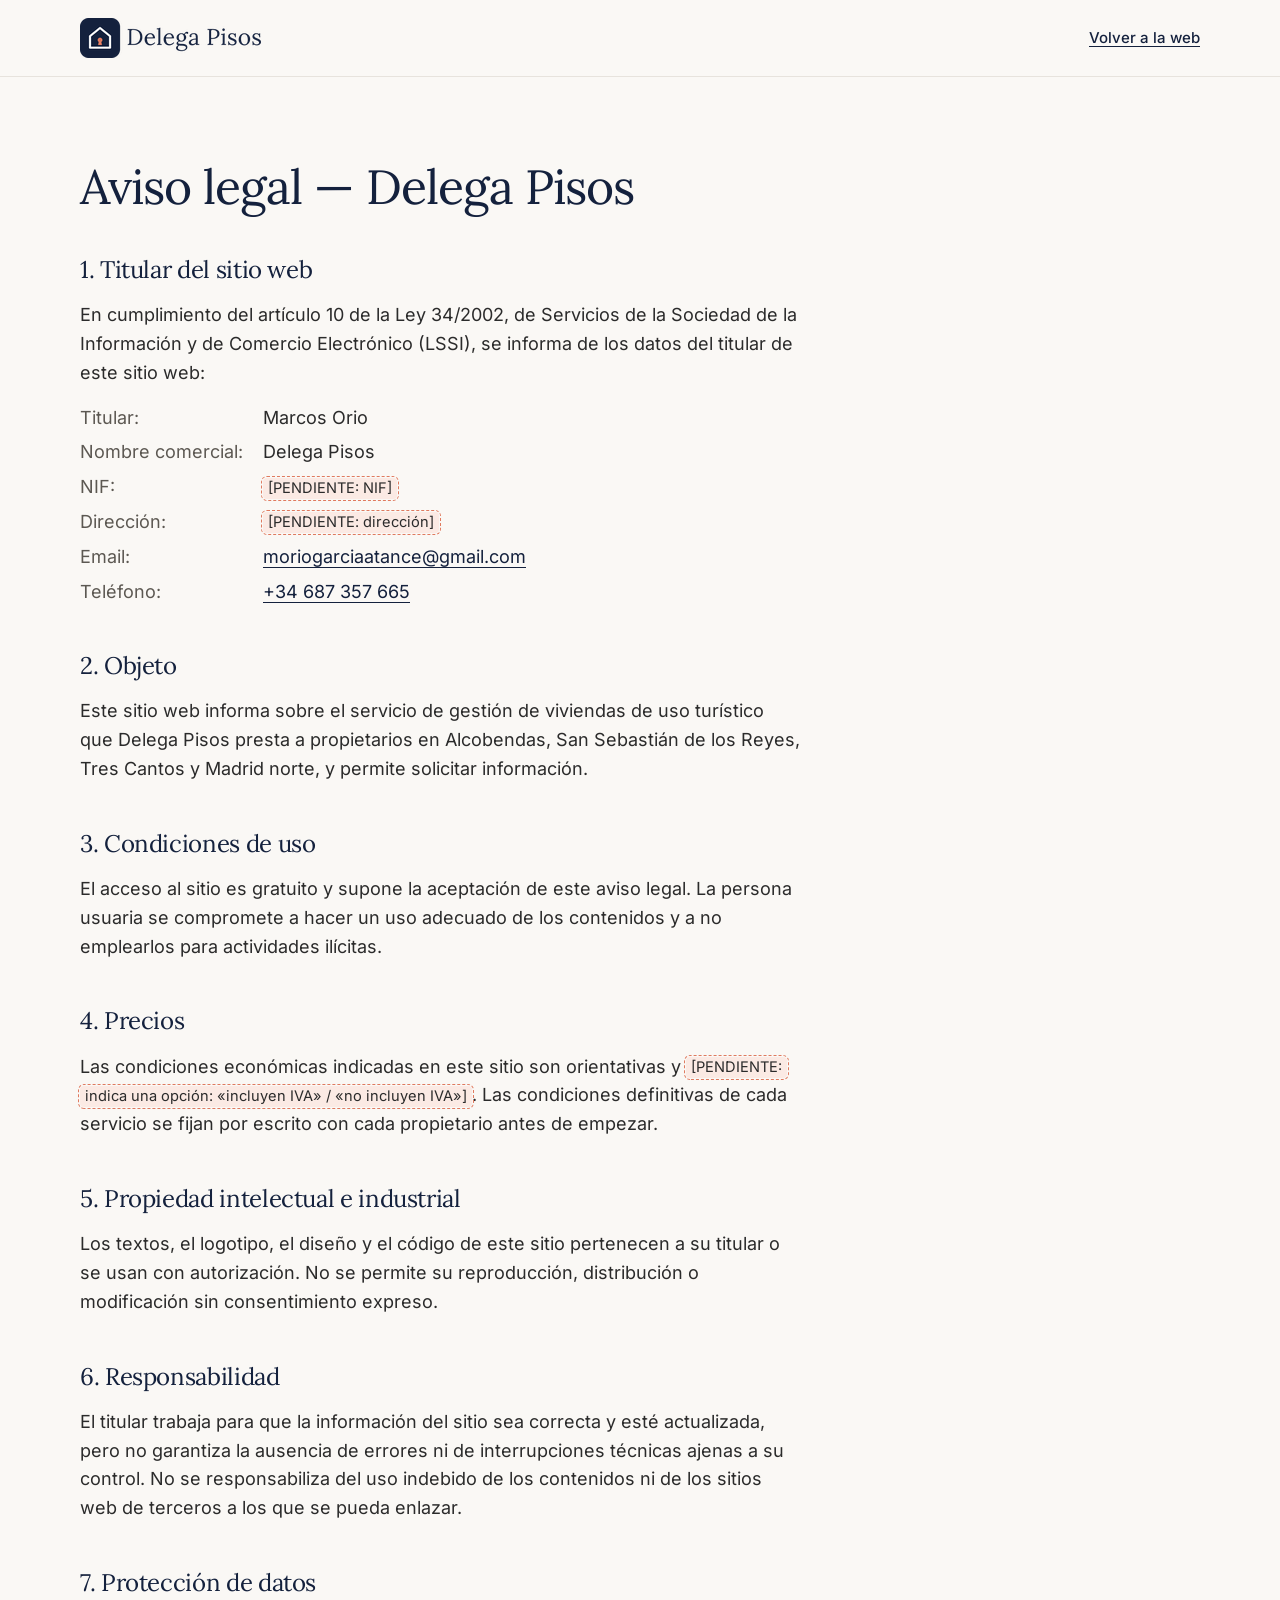
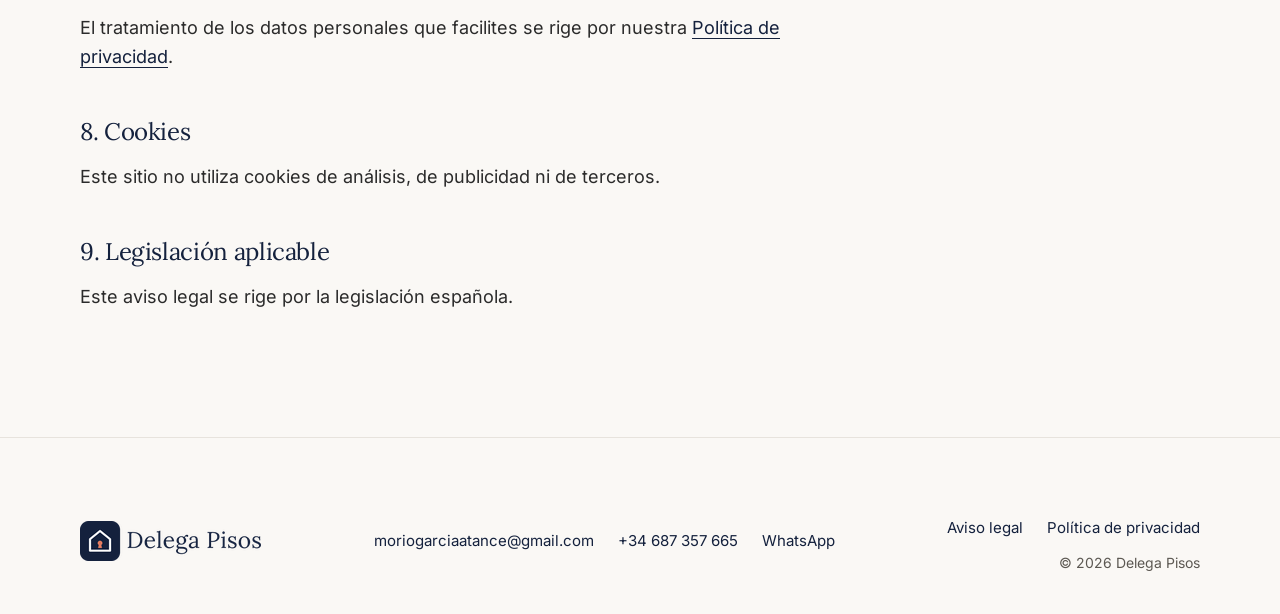
==== aviso-legal.html @ 7f24236f "Construye la web de Delega Pisos - Página principal con todas las secciones del encargo: portada, co" ====
<!DOCTYPE html>
<html lang="es">
<head>
  <meta charset="utf-8">
  <meta name="viewport" content="width=device-width, initial-scale=1, viewport-fit=cover">
  <title>Aviso legal · Delega Pisos</title>
  <meta name="description" content="Aviso legal de Delega Pisos: titular del sitio web, condiciones de uso, precios, propiedad intelectual, responsabilidad, protección de datos y cookies.">
  <meta name="theme-color" content="#FAF8F5">

  <link rel="preload" href="/fonts/lora-latin-wght.woff2" as="font" type="font/woff2" crossorigin>
  <link rel="preload" href="/fonts/inter-latin-wght.woff2" as="font" type="font/woff2" crossorigin>
  <link rel="stylesheet" href="/css/styles.css">

  <link rel="icon" href="/img/favicon-32.png" type="image/png" sizes="32x32">
  <link rel="apple-touch-icon" href="/img/apple-touch-icon.png">
  <link rel="manifest" href="/site.webmanifest">

  <!-- [PENDIENTE: dominio] Sustituir https://dominio-pendiente.example por el dominio definitivo (ver README) -->
  <link rel="canonical" href="https://dominio-pendiente.example/aviso-legal.html">
</head>
<body>
  <a class="skip-link" href="#contenido">Saltar al contenido</a>
  <span id="nueva-pestana" hidden>Se abre en una pestaña nueva</span>

  <header class="site-header pagina-simple is-scrolled">
    <div class="container header-inner">
      <a class="brand" href="/">
        <img src="/img/logo-delega-pisos.webp" srcset="/img/logo-delega-pisos.webp 1x, /img/logo-delega-pisos@2x.webp 2x" width="181" height="40" alt="Delega Pisos, inicio">
      </a>
      <a class="volver" href="/">Volver a la web</a>
    </div>
  </header>

  <main id="contenido" class="legal">
    <div class="container">
      <article class="texto">
        <h1>Aviso legal — Delega Pisos</h1>

        <h2>1. Titular del sitio web</h2>
        <p>En cumplimiento del artículo 10 de la Ley 34/2002, de Servicios de la Sociedad de la Información y de Comercio Electrónico (LSSI), se informa de los datos del titular de este sitio web:</p>
        <dl>
          <dt>Titular:</dt>
          <dd>Marcos Orio</dd>
          <dt>Nombre comercial:</dt>
          <dd>Delega Pisos</dd>
          <dt>NIF:</dt>
          <dd><mark class="pendiente">[PENDIENTE: NIF]</mark></dd>
          <dt>Dirección:</dt>
          <dd><mark class="pendiente">[PENDIENTE: dirección]</mark></dd>
          <dt>Email:</dt>
          <dd><a href="mailto:moriogarciaatance@gmail.com">moriogarciaatance@gmail.com</a></dd>
          <dt>Teléfono:</dt>
          <dd><a href="tel:+34687357665">+34&nbsp;687&nbsp;357&nbsp;665</a></dd>
        </dl>

        <h2>2. Objeto</h2>
        <p>Este sitio web informa sobre el servicio de gestión de viviendas de uso turístico que Delega Pisos presta a propietarios en Alcobendas, San Sebastián de los Reyes, Tres Cantos y Madrid norte, y permite solicitar información.</p>

        <h2>3. Condiciones de uso</h2>
        <p>El acceso al sitio es gratuito y supone la aceptación de este aviso legal. La persona usuaria se compromete a hacer un uso adecuado de los contenidos y a no emplearlos para actividades ilícitas.</p>

        <h2>4. Precios</h2>
        <p>Las condiciones económicas indicadas en este sitio son orientativas y <mark class="pendiente">[PENDIENTE: indica una opción: «incluyen IVA» / «no incluyen IVA»]</mark>. Las condiciones definitivas de cada servicio se fijan por escrito con cada propietario antes de empezar.</p>

        <h2>5. Propiedad intelectual e industrial</h2>
        <p>Los textos, el logotipo, el diseño y el código de este sitio pertenecen a su titular o se usan con autorización. No se permite su reproducción, distribución o modificación sin consentimiento expreso.</p>

        <h2>6. Responsabilidad</h2>
        <p>El titular trabaja para que la información del sitio sea correcta y esté actualizada, pero no garantiza la ausencia de errores ni de interrupciones técnicas ajenas a su control. No se responsabiliza del uso indebido de los contenidos ni de los sitios web de terceros a los que se pueda enlazar.</p>

        <h2>7. Protección de datos</h2>
        <p>El tratamiento de los datos personales que facilites se rige por nuestra <a href="/privacidad.html">Política de privacidad</a>.</p>

        <h2>8. Cookies</h2>
        <p>Este sitio no utiliza cookies de análisis, de publicidad ni de terceros.</p>

        <h2>9. Legislación aplicable</h2>
        <p>Este aviso legal se rige por la legislación española.</p>
      </article>
    </div>
  </main>

  <footer class="site-footer">
    <div class="container footer-grid">
      <a class="brand" href="/">
        <img src="/img/logo-delega-pisos.webp" srcset="/img/logo-delega-pisos.webp 1x, /img/logo-delega-pisos@2x.webp 2x" width="181" height="40" alt="Delega Pisos, inicio">
      </a>
      <ul class="footer-contacto" role="list">
        <li><a href="mailto:moriogarciaatance@gmail.com">moriogarciaatance@gmail.com</a></li>
        <li><a href="tel:+34687357665">+34&nbsp;687&nbsp;357&nbsp;665</a></li>
        <li><a href="https://wa.me/34687357665?text=Hola%2C%20tengo%20un%20piso%20tur%C3%ADstico%20y%20quiero%20informaci%C3%B3n" target="_blank" rel="noopener" aria-describedby="nueva-pestana">WhatsApp</a></li>
      </ul>
      <div class="footer-legal">
        <ul role="list">
          <li><a href="/aviso-legal.html" aria-current="page">Aviso legal</a></li>
          <li><a href="/privacidad.html">Política de privacidad</a></li>
        </ul>
        <p>© 2026 Delega Pisos</p>
      </div>
    </div>
  </footer>
</body>
</html>
---- css/styles.css ----
/* ==========================================================================
   Delega Pisos — hoja de estilos
   Móvil primero. Sin dependencias ni recursos de terceros.
   ========================================================================== */

/* ---------- Fuentes (servidas desde /fonts) ---------- */

@font-face {
  font-family: "Lora";
  src: url("/fonts/lora-latin-wght.woff2") format("woff2");
  font-weight: 400 700;
  font-style: normal;
  font-display: swap;
}

@font-face {
  font-family: "Inter";
  src: url("/fonts/inter-latin-wght.woff2") format("woff2");
  font-weight: 100 900;
  font-style: normal;
  font-display: swap;
}

/* Respaldos con métricas igualadas a Lora e Inter: el texto no salta al cargar */
@font-face {
  font-family: "Lora Georgia";
  src: local("Georgia");
  size-adjust: 104.98%;
  ascent-override: 95.83%;
  descent-override: 26.1%;
  line-gap-override: 0%;
}

@font-face {
  font-family: "Lora Noto";
  src: local("Noto Serif"), local("NotoSerif-Regular");
  size-adjust: 97.3%;
  ascent-override: 103.39%;
  descent-override: 28.16%;
  line-gap-override: 0%;
}

@font-face {
  font-family: "Inter Arial";
  src: local("Arial"), local("ArialMT");
  size-adjust: 107.12%;
  ascent-override: 90.44%;
  descent-override: 22.52%;
  line-gap-override: 0%;
}

@font-face {
  font-family: "Inter Roboto";
  src: local("Roboto"), local("Roboto-Regular");
  size-adjust: 107.35%;
  ascent-override: 90.24%;
  descent-override: 22.47%;
  line-gap-override: 0%;
}

/* ---------- Variables ---------- */

:root {
  /* Marca */
  --navy: #14213D;
  --terracota: #E07A5F;
  --fondo: #FAF8F5;
  --tinta: #2B2B2B;
  --lineas: #E7E3DD;

  /* Neutros derivados para cumplir WCAG AA */
  --tinta-suave: #5C5852;    /* 6,7:1 sobre el fondo */
  --borde-campo: #8A8378;    /* 3,5:1, mínimo para controles */
  --blanco: #FFFFFF;
  --terracota-hover: #E8957F; /* con texto azul: 6,9:1 */
  --error: #A33A20;          /* 6,2:1 sobre el fondo */

  --serif: "Lora", "Lora Georgia", "Lora Noto", Georgia, serif;
  --sans: "Inter", "Inter Arial", "Inter Roboto", Arial, sans-serif;

  --radio: 8px;
  --ancho: 1120px;
  --gutter: 20px;
  --header-h: 64px;
  --seccion: clamp(4.5rem, 3rem + 6vw, 8rem);
  --ease: cubic-bezier(0.2, 0.65, 0.3, 1);
}

@media (min-width: 48em) {
  :root { --gutter: 32px; }
}

@media (min-width: 64em) {
  :root { --gutter: 40px; --header-h: 76px; }
}

/* ---------- Base ---------- */

*,
*::before,
*::after {
  box-sizing: border-box;
}

html {
  -webkit-text-size-adjust: 100%;
  text-size-adjust: 100%;
  scroll-padding-top: calc(var(--header-h) + 8px);
}

@media (prefers-reduced-motion: no-preference) {
  html { scroll-behavior: smooth; }
}

html.menu-abierto {
  overflow: hidden;
}

body {
  margin: 0;
  background: var(--fondo);
  color: var(--tinta);
  font-family: var(--sans);
  font-size: clamp(1.0625rem, 1rem + 0.25vw, 1.125rem);
  line-height: 1.6;
  -webkit-font-smoothing: antialiased;
  -moz-osx-font-smoothing: grayscale;
}

[hidden] {
  display: none !important;
}

img,
svg {
  display: block;
  max-width: 100%;
}

img {
  height: auto;
}

h1, h2, h3, p, ul, ol, dl, dd, figure, blockquote {
  margin: 0;
}

/* :where() no suma especificidad: las clases pueden poner su propio padding */
:where(ul, ol)[role="list"] {
  list-style: none;
  padding: 0;
}

h1, h2, h3 {
  font-family: var(--serif);
  font-weight: 400;
  color: var(--navy);
  text-wrap: balance;
}

h1 {
  font-size: clamp(2.375rem, 1rem + 3.3vw, 3.5rem);
  line-height: 1.08;
  letter-spacing: -0.02em;
}

h2 {
  font-size: clamp(1.875rem, 1.45rem + 1.9vw, 2.875rem);
  line-height: 1.12;
  letter-spacing: -0.015em;
}

h3 {
  font-size: clamp(1.25rem, 1.15rem + 0.45vw, 1.5rem);
  line-height: 1.28;
  letter-spacing: -0.005em;
}

a {
  color: var(--navy);
  text-decoration-thickness: 1px;
  text-underline-offset: 0.2em;
}

:focus-visible {
  outline: 2px solid var(--navy);
  outline-offset: 3px;
  border-radius: 2px;
}

::selection {
  background: var(--navy);
  color: var(--fondo);
}

.visually-hidden {
  position: absolute !important;
  width: 1px;
  height: 1px;
  margin: -1px;
  padding: 0;
  overflow: hidden;
  clip: rect(0 0 0 0);
  clip-path: inset(50%);
  white-space: nowrap;
  border: 0;
}

.skip-link {
  position: absolute;
  left: var(--gutter);
  top: -100px;
  z-index: 100;
  padding: 0.75rem 1rem;
  border-radius: var(--radio);
  background: var(--navy);
  color: var(--fondo);
  font-weight: 600;
  text-decoration: none;
}

.skip-link:focus {
  top: 0.75rem;
}

.container {
  width: 100%;
  max-width: calc(var(--ancho) + 2 * var(--gutter));
  margin-inline: auto;
  padding-inline: max(var(--gutter), env(safe-area-inset-left)) max(var(--gutter), env(safe-area-inset-right));
}

/* ---------- Iconos de línea ---------- */

.icon {
  width: 1.5rem;
  height: 1.5rem;
  flex: none;
  fill: none;
  stroke: currentColor;
  stroke-width: 1.5;
  stroke-linecap: round;
  stroke-linejoin: round;
}

.icon * {
  vector-effect: non-scaling-stroke;
}

.icon .acc {
  stroke: var(--terracota);
}

.icon--lg { width: 2rem; height: 2rem; }
.icon--xl { width: 2.5rem; height: 2.5rem; }

/* ---------- Botones ---------- */

.btn {
  display: inline-flex;
  align-items: center;
  justify-content: center;
  gap: 0.625rem;
  min-height: 3.25rem;
  padding: 0.75rem 1.5rem;
  border: 1px solid transparent;
  border-radius: var(--radio);
  font-family: var(--sans);
  font-size: 1rem;
  font-weight: 600;
  line-height: 1.2;
  letter-spacing: 0.005em;
  text-align: center;
  text-decoration: none;
  white-space: nowrap;
  cursor: pointer;
  transition: background-color 0.2s ease, color 0.2s ease, border-color 0.2s ease;
}

.btn .icon {
  width: 1.125rem;
  height: 1.125rem;
}

.btn--primary {
  background: var(--terracota);
  color: var(--navy);
}

.btn--primary:hover {
  background: var(--terracota-hover);
}

.btn--secondary {
  border-color: var(--navy);
  background: transparent;
  color: var(--navy);
}

.btn--secondary:hover {
  background: var(--navy);
  color: var(--fondo);
}

.btn--sm {
  min-height: 2.75rem;
  padding: 0.5rem 1.125rem;
  font-size: 0.9375rem;
}

.btn--bloque {
  width: 100%;
}

.btn:disabled {
  cursor: progress;
  opacity: 0.75;
}

/* ---------- Marcas de contenido pendiente ---------- */

.pendiente {
  padding: 0.1em 0.35em;
  border-radius: 4px;
  outline: 1px dashed var(--terracota);
  outline-offset: 1px;
  background: #FBEAE4;
  color: var(--tinta);
  font-family: var(--sans);
  font-size: 0.8125em;
  line-height: 1.6;
  -webkit-box-decoration-break: clone;
  box-decoration-break: clone;
}

/* ---------- Cabecera ---------- */

.site-header {
  position: sticky;
  top: 0;
  z-index: 50;
  background: var(--fondo);
  border-bottom: 1px solid transparent;
  transition: border-color 0.25s ease;
}

.site-header.is-scrolled {
  border-bottom-color: var(--lineas);
}

.scroll-centinela {
  position: absolute;
  top: 0;
  left: 0;
  width: 1px;
  height: 1px;
  pointer-events: none;
}

.header-inner {
  display: flex;
  align-items: center;
  gap: 1rem;
  height: var(--header-h);
}

.brand {
  display: block;
  margin-right: auto;
  border-radius: 4px;
}

.brand img {
  width: auto;
  height: 34px;
}

.header-cta {
  display: none;
  order: 1;
}

.nav {
  order: 2;
}

.nav-toggle {
  display: inline-flex;
  align-items: center;
  gap: 0.5rem;
  min-height: 2.75rem;
  margin-right: -0.625rem;
  padding: 0 0.625rem;
  border: 0;
  border-radius: var(--radio);
  background: none;
  color: var(--navy);
  font: 500 1rem/1 var(--sans);
  cursor: pointer;
}

.nav-toggle .icon-cerrar,
.nav.is-open .nav-toggle .icon-menu {
  display: none;
}

.nav.is-open .nav-toggle .icon-cerrar {
  display: block;
}

.nav-panel {
  display: none;
  position: fixed;
  inset: var(--header-h) 0 0 0;
  z-index: 49;
  flex-direction: column;
  gap: 2rem;
  padding: 0.5rem var(--gutter) calc(2rem + env(safe-area-inset-bottom));
  overflow-y: auto;
  border-top: 1px solid var(--lineas);
  background: var(--fondo);
}

.nav.is-open .nav-panel {
  display: flex;
}

.nav-list a {
  display: block;
  padding-block: 1rem;
  border-bottom: 1px solid var(--lineas);
  color: var(--navy);
  font-family: var(--serif);
  font-size: 1.625rem;
  line-height: 1.2;
  text-decoration: none;
}

.nav-panel-cta {
  align-self: stretch;
}

@media (scripting: none) {
  .nav-toggle { display: none; }
}

@media (min-width: 48em) {
  .header-cta { display: inline-flex; }
  .nav-panel-cta { display: none; }
}

@media (min-width: 64em) {
  .brand img { height: 40px; }
}

/* El menú completo necesita ~1100 px para no partir «Cómo funciona» ni el botón */
@media (min-width: 72em) {
  .nav { order: 1; }
  .header-cta { order: 2; margin-left: 1.5rem; }

  .nav-toggle { display: none; }

  .nav-panel,
  .nav.is-open .nav-panel {
    display: block;
    position: static;
    padding: 0;
    overflow: visible;
    border: 0;
    background: none;
  }

  .nav-list {
    display: flex;
    gap: clamp(1.25rem, 0.5rem + 1.4vw, 2.25rem);
  }

  .nav-list a {
    padding-block: 0.5rem;
    border: 0;
    font-family: var(--sans);
    font-size: 0.9375rem;
    font-weight: 500;
    text-decoration: underline transparent;
    text-decoration-thickness: 1px;
    text-underline-offset: 0.45em;
    transition: text-decoration-color 0.2s ease;
  }

  .nav-list a:hover {
    text-decoration-color: currentColor;
  }
}

/* ---------- Secciones ---------- */

.section {
  position: relative;
  padding-block: var(--seccion);
}

/* Filete fino entre secciones claras consecutivas, al ancho del contenido */
.section:not([hidden]) + .section::before {
  content: "";
  position: absolute;
  top: 0;
  left: 50%;
  width: min(var(--ancho), calc(100% - 2 * var(--gutter)));
  height: 1px;
  transform: translateX(-50%);
  background: var(--lineas);
}

.section h2::before,
.regla h2::before {
  content: "";
  display: block;
  width: 2rem;
  height: 2px;
  margin-bottom: 1.25rem;
  background: var(--terracota);
}

.seccion-cabecera {
  margin-bottom: clamp(2.5rem, 2rem + 2vw, 4rem);
}

.seccion-accion {
  margin-top: clamp(2.5rem, 2rem + 2vw, 3.5rem);
}

.split {
  display: grid;
  gap: 2.5rem;
}

@media (min-width: 64em) {
  .split {
    grid-template-columns: minmax(0, 5fr) minmax(0, 7fr);
    gap: 4rem;
  }

  .split-cabecera {
    position: sticky;
    top: calc(var(--header-h) + 2.5rem);
    align-self: start;
  }
}

/* ---------- 2 · Portada ---------- */

.hero {
  padding-block: clamp(2rem, 1rem + 4vw, 5.5rem) clamp(3.5rem, 2rem + 5vw, 7rem);
}

.hero-grid {
  display: grid;
  gap: 3rem;
  align-items: center;
}

.h1-suave {
  display: block;
  color: var(--tinta-suave);
  text-wrap: wrap; /* el reparto equilibrado dejaba «ocupamos» solo en móvil */
}

.hero-sub,
.perfil p,
.paso p,
.regla p,
.quien-texto,
.faq-respuesta p {
  text-wrap: pretty;
}

.hero-sub {
  max-width: 34rem;
  margin-top: 1.5rem;
  color: var(--tinta-suave);
  font-size: clamp(1.0625rem, 1rem + 0.35vw, 1.25rem);
  line-height: 1.55;
}

.hero-actions {
  display: flex;
  flex-direction: column;
  gap: 0.75rem;
  margin-top: 2rem;
}

.hero-nota {
  display: flex;
  flex-wrap: wrap;
  gap: 0.375rem 1.5rem;
  margin-top: 1.5rem;
  color: var(--tinta-suave);
  font-size: 0.875rem;
}

.hero-nota li {
  display: inline-flex;
  align-items: center;
  gap: 0.625rem;
}

.hero-nota li::before {
  content: "";
  flex: none;
  width: 5px;
  height: 5px;
  border-radius: 50%;
  background: var(--terracota);
}

.hero-media {
  width: 100%;
  max-width: 26rem;
}

.hero-foto,
.pendiente-foto {
  width: 100%;
  aspect-ratio: 4 / 5;
  border-radius: var(--radio);
  object-fit: cover;
}

.pendiente-foto {
  display: grid;
  place-items: center;
  padding: 1.5rem;
  border: 1px dashed var(--borde-campo);
  background: var(--blanco);
  text-align: center;
}

.hero-media figcaption {
  margin-top: 0.75rem;
  color: var(--tinta-suave);
  font-size: 0.8125rem;
}

@media (min-width: 30em) {
  .hero-actions {
    flex-direction: row;
    flex-wrap: wrap;
  }
}

@media (min-width: 48em) and (max-width: 63.99em) {
  .hero-copy {
    display: contents;
  }

  .hero-grid {
    grid-template-columns: minmax(0, 1fr) 17rem;
    grid-template-rows: auto auto auto auto 1fr;
    grid-template-areas:
      "titulo titulo"
      "sub    media"
      "botones media"
      "nota   media"
      ".      media";
    gap: 0 2.5rem;
    align-items: start;
  }

  .hero h1 { grid-area: titulo; margin-bottom: 2rem; }
  .hero-sub { grid-area: sub; margin-top: 0; }
  .hero-actions { grid-area: botones; flex-direction: column; }
  .hero-nota { grid-area: nota; }
  .hero-media { grid-area: media; }
}

@media (min-width: 64em) {
  .hero-grid {
    grid-template-columns: minmax(0, 5fr) minmax(0, 3fr);
    gap: clamp(3rem, 1rem + 4vw, 5.5rem);
  }

  .hero-media {
    justify-self: end;
  }
}

/* ---------- 3 · Compromisos ---------- */

.compromisos {
  border-block: 1px solid var(--lineas);
}

.compromisos-lista {
  display: grid;
  grid-template-columns: repeat(2, minmax(0, 1fr));
  gap: 1px;
  background: var(--lineas);
}

.compromisos-lista li {
  display: flex;
  flex-direction: column;
  gap: 0.875rem;
  padding: 1.75rem 0 1.75rem 1.25rem;
  background: var(--fondo);
  color: var(--navy);
  font-size: 1rem;
  font-weight: 500;
  line-height: 1.4;
}

.compromisos-lista li:nth-child(odd) {
  padding-left: 0;
  padding-right: 1.25rem;
}

@media (min-width: 56em) {
  .compromisos-lista {
    grid-template-columns: repeat(4, minmax(0, 1fr));
  }

  .compromisos-lista li,
  .compromisos-lista li:nth-child(odd) {
    padding: 2.25rem 1.5rem 2.25rem 1.75rem;
  }

  .compromisos-lista li:first-child {
    padding-left: 0;
  }
}

/* ---------- 4 · Para quién es ---------- */

.perfil {
  padding-block: 1.75rem;
  border-top: 1px solid var(--lineas);
}

.perfil:first-child {
  padding-top: 0;
  border-top: 0;
}

.perfil:last-child {
  padding-bottom: 0;
}

.perfil p {
  max-width: 36rem;
  margin-top: 0.625rem;
  color: var(--tinta-suave);
}

@media (min-width: 64em) {
  .perfil { padding-block: 2.25rem; }
}

/* ---------- 5 · Qué hacemos ---------- */

.servicios {
  display: grid;
  gap: 1px;
  border-top: 1px solid var(--lineas);
  background: var(--lineas);
}

.servicio {
  display: flex;
  align-items: center;
  gap: 1.25rem;
  padding-block: 1.5rem;
  background: var(--fondo);
  color: var(--navy);
}

.servicio h3 {
  font-size: clamp(1.1875rem, 1.12rem + 0.3vw, 1.375rem);
  line-height: 1.3;
}

@media (min-width: 40em) {
  .servicios {
    grid-template-columns: repeat(2, minmax(0, 1fr));
  }

  .servicio {
    flex-direction: column;
    align-items: flex-start;
    justify-content: space-between;
    gap: 2rem;
    min-height: 12rem;
    padding: 2rem 1.5rem;
  }

  .servicio:nth-child(odd) {
    padding-left: 0;
  }
}

@media (min-width: 64em) {
  .servicios {
    grid-template-columns: repeat(3, minmax(0, 1fr));
  }

  .servicio,
  .servicio:nth-child(odd) {
    min-height: 14rem;
    padding: 2.5rem 2rem;
  }

  .servicio .icon {
    width: 2.75rem;
    height: 2.75rem;
  }

  .servicio:nth-child(3n + 1) {
    padding-left: 0;
  }
}

/* ---------- 6 · Cómo funciona ---------- */

.pasos {
  display: grid;
  gap: 2.75rem;
}

.paso {
  position: relative;
  padding-top: 1.75rem;
  border-top: 1px solid var(--lineas);
}

.paso::before {
  content: "";
  position: absolute;
  top: -1px;
  left: 0;
  width: 3rem;
  height: 2px;
  background: var(--navy);
}

.paso-num {
  display: block;
  margin-bottom: 1rem;
  color: var(--navy);
  font-size: clamp(3rem, 2.4rem + 2.2vw, 4.25rem);
  line-height: 1;
  letter-spacing: -0.02em;
  font-variant-numeric: lining-nums;
}

.paso p {
  max-width: 24rem;
  margin-top: 0.75rem;
  color: var(--tinta-suave);
}

@media (min-width: 56em) {
  .pasos {
    grid-template-columns: repeat(3, minmax(0, 1fr));
    gap: clamp(2rem, 0.5rem + 2.5vw, 3.5rem);
  }
}

/* ---------- 7 · Condiciones ---------- */

.condiciones {
  display: grid;
  border: 1px solid var(--lineas);
  border-radius: var(--radio);
  background: var(--blanco);
}

.condiciones-precio {
  display: flex;
  flex-direction: column;
  align-items: flex-start;
  gap: 2rem;
  padding: clamp(1.75rem, 1.25rem + 2vw, 3rem);
  border-bottom: 1px solid var(--lineas);
}

.precio-cifra {
  display: block;
  color: var(--navy);
  font-family: var(--serif);
  font-size: clamp(4rem, 3rem + 4.5vw, 6.5rem);
  line-height: 0.95;
  letter-spacing: -0.03em;
}

.precio-texto {
  display: block;
  margin-top: 0.875rem;
  color: var(--tinta);
  font-size: 1.125rem;
}

.condiciones-lista {
  padding: 0.5rem clamp(1.75rem, 1.25rem + 2vw, 3rem);
}

.condiciones-lista li {
  display: flex;
  align-items: flex-start;
  gap: 1rem;
  padding-block: 1.125rem;
  border-top: 1px solid var(--lineas);
  color: var(--tinta);
}

.condiciones-lista li:first-child {
  border-top: 0;
}

.condiciones-lista .icon {
  margin-top: 0.1em;
}

@media (min-width: 56em) {
  .condiciones {
    grid-template-columns: minmax(0, 5fr) minmax(0, 7fr);
  }

  .condiciones-precio {
    justify-content: space-between;
    border-right: 1px solid var(--lineas);
    border-bottom: 0;
  }

  .condiciones-lista {
    align-self: center;
    padding-block: 1.25rem;
  }
}

/* ---------- 8 · Solo pisos en regla ---------- */

.regla {
  padding-block: clamp(4.5rem, 3rem + 6vw, 8rem);
  background: var(--navy);
  color: var(--fondo);
}

.regla-contenido {
  max-width: 50rem;
}

.regla .icon {
  width: 2.75rem;
  height: 2.75rem;
  margin-bottom: 2.25rem;
  color: var(--fondo);
}

.regla h2 {
  color: var(--fondo);
}

.regla p {
  margin-top: 1.5rem;
  font-family: var(--serif);
  font-size: clamp(1.375rem, 1.15rem + 1.1vw, 2rem);
  line-height: 1.38;
}

.regla :focus-visible {
  outline-color: var(--fondo);
}

/* ---------- 9 · Opiniones ---------- */

.opiniones {
  display: grid;
  gap: 1.5rem;
}

.opinion {
  display: flex;
  flex-direction: column;
  justify-content: space-between;
  gap: 1.5rem;
  height: 100%;
  padding: clamp(1.5rem, 1.25rem + 1vw, 2.25rem);
  border: 1px solid var(--lineas);
  border-radius: var(--radio);
  background: var(--blanco);
}

.opinion blockquote p {
  color: var(--navy);
  font-family: var(--serif);
  font-size: 1.1875rem;
  line-height: 1.5;
}

.opinion figcaption {
  color: var(--tinta-suave);
  font-size: 0.875rem;
}

.opinion-nombre {
  color: var(--tinta);
  font-weight: 600;
}

@media (min-width: 48em) {
  .opiniones { grid-template-columns: repeat(2, minmax(0, 1fr)); }
}

@media (min-width: 64em) {
  .opiniones { grid-template-columns: repeat(3, minmax(0, 1fr)); }
}

/* ---------- 10 · Quién está detrás ---------- */

.quien-texto {
  color: var(--navy);
  font-family: var(--serif);
  font-size: clamp(1.375rem, 1.15rem + 1vw, 1.875rem);
  line-height: 1.4;
}

.datos {
  display: grid;
  gap: 0.25rem;
  margin-top: 2rem;
}

.datos a {
  display: inline-flex;
  align-items: center;
  gap: 0.875rem;
  min-height: 2.75rem;
  color: var(--navy);
  font-size: 1.0625rem;
  text-decoration: underline transparent;
  text-decoration-thickness: 1px;
  text-underline-offset: 0.25em;
  overflow-wrap: anywhere;
  transition: text-decoration-color 0.2s ease;
}

.datos a:hover {
  text-decoration-color: currentColor;
}

/* ---------- 11 · Preguntas frecuentes ---------- */

.faq {
  border-top: 1px solid var(--lineas);
}

.faq details {
  border-bottom: 1px solid var(--lineas);
}

.faq summary {
  display: flex;
  align-items: center;
  justify-content: space-between;
  gap: 1.5rem;
  padding-block: 1.375rem;
  list-style: none;
  color: var(--navy);
  font-family: var(--serif);
  font-size: clamp(1.1875rem, 1.1rem + 0.35vw, 1.375rem);
  line-height: 1.3;
  cursor: pointer;
}

.faq summary::-webkit-details-marker {
  display: none;
}

.faq-icono {
  width: 1.25rem;
  height: 1.25rem;
}

.faq-v {
  transform-box: fill-box;
  transform-origin: center;
  transition: transform 0.3s var(--ease);
}

.faq details[open] .faq-v {
  transform: scaleY(0);
}

.faq-respuesta {
  max-width: 40rem;
  padding-bottom: 1.5rem;
  color: var(--tinta-suave);
}

@media (prefers-reduced-motion: no-preference) {
  .faq details[open] .faq-respuesta {
    animation: aparecer 0.35s var(--ease);
  }
}

@keyframes aparecer {
  from { opacity: 0; transform: translateY(-4px); }
  to { opacity: 1; transform: none; }
}

/* ---------- 12 · Contacto ---------- */

.contacto-grid {
  display: grid;
  gap: 3rem;
}

.formulario {
  display: grid;
  gap: 1.5rem;
  padding: clamp(1.5rem, 1rem + 2vw, 2.75rem);
  border: 1px solid var(--lineas);
  border-radius: var(--radio);
  background: var(--blanco);
}

.campos-fila {
  display: grid;
  gap: 1.5rem;
}

.campo label {
  display: block;
  margin-bottom: 0.5rem;
  color: var(--navy);
  font-size: 0.9375rem;
  font-weight: 500;
}

.opcional {
  color: var(--tinta-suave);
  font-weight: 400;
}

.campo input:not([type="checkbox"]),
.campo select,
.campo textarea {
  display: block;
  width: 100%;
  min-height: 3.25rem;
  padding: 0.8125rem 1rem;
  border: 1px solid var(--borde-campo);
  border-radius: var(--radio);
  background-color: var(--blanco);
  color: var(--tinta);
  font: inherit;
  font-size: 1rem;
  line-height: 1.4;
  appearance: none;
  transition: border-color 0.2s ease;
}

.campo textarea {
  min-height: 8rem;
  resize: vertical;
}

.campo select {
  padding-right: 2.75rem;
  background-image: url("data:image/svg+xml,%3Csvg xmlns='http://www.w3.org/2000/svg' viewBox='0 0 24 24' fill='none' stroke='%2314213D' stroke-width='1.5' stroke-linecap='round' stroke-linejoin='round'%3E%3Cpath d='M6 9l6 6 6-6'/%3E%3C/svg%3E");
  background-position: right 1rem center;
  background-repeat: no-repeat;
  background-size: 1.125rem;
  cursor: pointer;
}

.campo select:invalid {
  color: var(--tinta-suave);
}

.campo option {
  color: var(--tinta);
}

.campo input:not([type="checkbox"]):hover,
.campo select:hover,
.campo textarea:hover {
  border-color: var(--navy);
}

.campo input:focus-visible,
.campo select:focus-visible,
.campo textarea:focus-visible {
  border-color: var(--navy);
  outline-offset: 2px;
}

.campo :is(input, select, textarea)[aria-invalid="true"] {
  border-color: var(--error);
}

.campo--casilla input[aria-invalid="true"] {
  outline: 2px solid var(--error);
  outline-offset: 2px;
}

.campo-error {
  margin-top: 0.5rem;
  color: var(--error);
  font-size: 0.875rem;
  font-weight: 500;
}

.campo--casilla {
  display: grid;
  grid-template-columns: auto minmax(0, 1fr);
  column-gap: 0.875rem;
  align-items: start;
}

.campo--casilla input {
  width: 1.5rem;
  height: 1.5rem;
  margin: 0;
  accent-color: var(--navy);
  cursor: pointer;
}

.campo--casilla label {
  margin: 0;
  color: var(--tinta);
  font-size: 0.9375rem;
  font-weight: 400;
  line-height: 1.55;
  cursor: pointer;
}

.campo--casilla .campo-error {
  grid-column: 2;
}

.campo-trampa {
  display: none;
}

.contacto-datos {
  display: grid;
  align-content: start;
  gap: 1.5rem;
}

.contacto-nombre {
  color: var(--navy);
  font-family: var(--serif);
  font-size: 1.625rem;
  line-height: 1.2;
}

.contacto-datos .datos {
  margin-top: 0;
}

.contacto-datos .btn {
  justify-self: start;
}

@media (min-width: 40em) {
  .campos-fila { grid-template-columns: repeat(2, minmax(0, 1fr)); }
}

@media (min-width: 64em) {
  .contacto-grid {
    grid-template-columns: minmax(0, 7fr) minmax(0, 4fr);
    gap: clamp(3rem, 1rem + 4vw, 5rem);
    align-items: start;
  }

  .contacto-datos {
    padding-top: clamp(1.5rem, 1rem + 2vw, 2.75rem);
  }
}

/* ---------- 13 · Pie ---------- */

.site-footer {
  padding-block: clamp(3rem, 2rem + 3vw, 4.5rem) 2.5rem;
  border-top: 1px solid var(--lineas);
  font-size: 0.9375rem;
}

.footer-grid {
  display: grid;
  gap: 1.75rem;
}

.site-footer a {
  color: var(--navy);
  text-decoration: underline transparent;
  text-decoration-thickness: 1px;
  text-underline-offset: 0.25em;
  transition: text-decoration-color 0.2s ease;
}

.site-footer a:hover {
  text-decoration-color: currentColor;
}

.footer-contacto,
.footer-legal ul {
  display: flex;
  flex-wrap: wrap;
  gap: 0 1.5rem;
}

.footer-contacto a,
.footer-legal a {
  display: inline-block;
  padding-block: 0.5rem;
  overflow-wrap: anywhere;
}

.footer-legal p {
  margin-top: 0.75rem;
  color: var(--tinta-suave);
  font-size: 0.875rem;
}

@media (min-width: 64em) {
  .footer-grid {
    grid-template-columns: auto minmax(0, 1fr) auto;
    align-items: center;
    gap: 3rem;
  }

  .footer-contacto {
    justify-content: center;
  }

  .footer-legal {
    text-align: right;
  }

  .footer-legal ul {
    justify-content: flex-end;
  }

  .footer-legal p {
    margin-top: 0.25rem;
  }
}

/* ---------- 14 · Barra fija inferior (solo móvil) ---------- */

.barra-movil {
  position: fixed;
  inset: auto 0 0 0;
  z-index: 40;
  display: grid;
  grid-template-columns: repeat(2, minmax(0, 1fr));
  gap: 0.5rem;
  padding: 0.625rem max(var(--gutter), env(safe-area-inset-left)) calc(0.625rem + env(safe-area-inset-bottom));
  border-top: 1px solid var(--lineas);
  background: var(--fondo);
  transition: transform 0.25s ease;
}

.barra-movil.is-hidden {
  transform: translateY(110%);
}

.barra-btn {
  display: inline-flex;
  align-items: center;
  justify-content: center;
  gap: 0.5rem;
  min-height: 3rem;
  border-radius: var(--radio);
  font-size: 1rem;
  font-weight: 600;
  text-decoration: none;
}

.barra-btn .icon {
  width: 1.125rem;
  height: 1.125rem;
}

.barra-btn--llamar {
  background: var(--navy);
  color: var(--fondo);
}

.barra-btn--whatsapp {
  background: var(--terracota);
  color: var(--navy);
}

.barra-btn--llamar:focus-visible {
  outline-color: var(--navy);
}

.con-barra {
  padding-bottom: calc(4.25rem + env(safe-area-inset-bottom));
}

@media (min-width: 48em) {
  .barra-movil { display: none; }
  .con-barra { padding-bottom: 0; }
}

/* ---------- Páginas legales y de agradecimiento ---------- */

.pagina-simple .header-inner {
  justify-content: space-between;
}

.volver {
  display: inline-flex;
  align-items: center;
  min-height: 2.75rem;
  color: var(--navy);
  font-size: 0.9375rem;
  font-weight: 500;
}

.legal {
  padding-block: clamp(3rem, 2rem + 4vw, 6rem) var(--seccion);
}

.texto {
  max-width: 45rem;
}

.legal h1 {
  font-size: clamp(2rem, 1.5rem + 2.2vw, 3rem);
  line-height: 1.12;
}

.legal h2 {
  margin-top: 2.75rem;
  font-size: clamp(1.25rem, 1.15rem + 0.45vw, 1.5rem);
  line-height: 1.3;
}

.legal h1 + h2 {
  margin-top: 2.5rem;
}

.legal p,
.legal dl {
  margin-top: 1rem;
}

.legal dl {
  display: grid;
}

.legal dt {
  margin-top: 0.75rem;
  color: var(--tinta-suave);
  font-size: 0.875rem;
}

.legal dt:first-child {
  margin-top: 0;
}

@media (min-width: 40em) {
  .legal dl {
    grid-template-columns: max-content minmax(0, 1fr);
    gap: 0.375rem 1.25rem;
  }

  .legal dt {
    margin-top: 0;
    font-size: inherit;
  }
}

.legal dd {
  overflow-wrap: anywhere;
}

.gracias {
  padding-block: clamp(4rem, 3rem + 6vw, 9rem);
}

.gracias-icono {
  width: 3rem;
  height: 3rem;
  margin-bottom: 2rem;
  color: var(--navy);
}

.gracias p {
  margin-top: 1.25rem;
  color: var(--tinta-suave);
  font-size: 1.125rem;
}

.gracias .hero-actions {
  margin-top: 2.25rem;
}

/* ---------- Aparición suave al hacer scroll ---------- */
/* main.js añade .reveal solo a lo que aún no se ve; sin JS todo es visible. */

@media (prefers-reduced-motion: no-preference) {
  .reveal {
    opacity: 0;
    transform: translateY(14px);
    transition: opacity 0.8s var(--ease), transform 0.8s var(--ease);
    transition-delay: calc(var(--i, 0) * 70ms);
  }

  .reveal.is-visible {
    opacity: 1;
    transform: none;
  }
}

/* ---------- Impresión ---------- */

@media print {
  .site-header,
  .barra-movil,
  .skip-link {
    display: none !important;
  }

  .reveal {
    opacity: 1 !important;
    transform: none !important;
  }

  .regla {
    background: none;
    color: var(--tinta);
  }

  .regla h2,
  .regla .icon {
    color: var(--navy);
  }
}
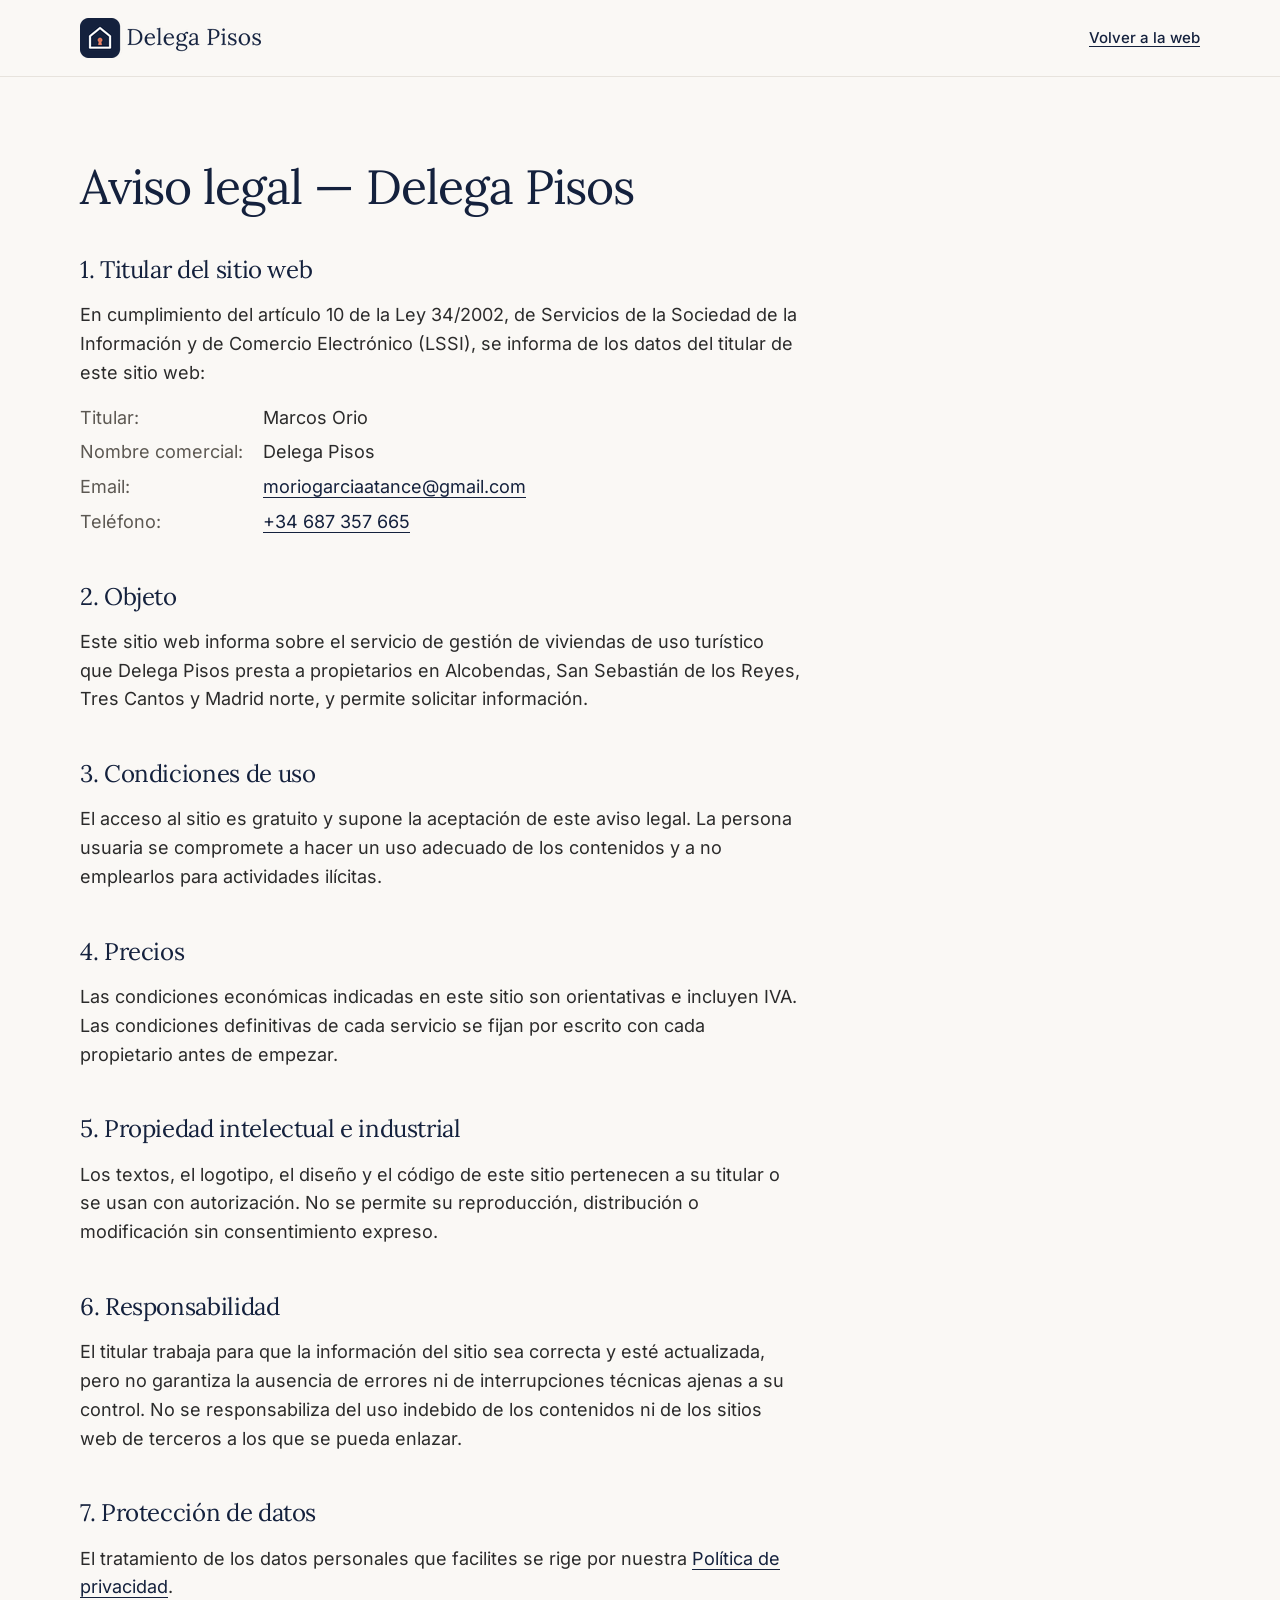
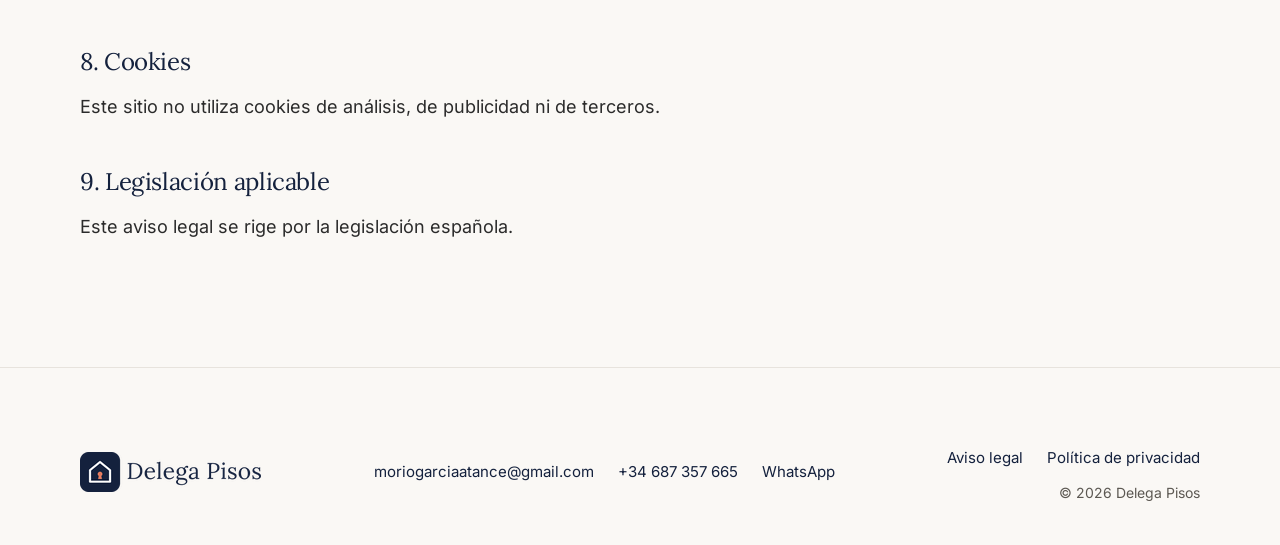
==== commit c2273e3f: "Portada sin foto, textos finales y dirección web automática - Portada solo tipográfica: titular a do" ====
--- a/aviso-legal.html
+++ b/aviso-legal.html
@@ -15,8 +15,8 @@
   <link rel="apple-touch-icon" href="/img/apple-touch-icon.png">
   <link rel="manifest" href="/site.webmanifest">
 
-  <!-- [PENDIENTE: dominio] Sustituir https://dominio-pendiente.example por el dominio definitivo (ver README) -->
-  <link rel="canonical" href="https://dominio-pendiente.example/aviso-legal.html">
+  <!-- Dirección provisional: Netlify la cambia por la real al desplegar (ver netlify.toml) -->
+  <link rel="canonical" href="https://delegapisos.netlify.app/aviso-legal.html">
 </head>
 <body>
   <a class="skip-link" href="#contenido">Saltar al contenido</a>
@@ -43,10 +43,6 @@
           <dd>Marcos Orio</dd>
           <dt>Nombre comercial:</dt>
           <dd>Delega Pisos</dd>
-          <dt>NIF:</dt>
-          <dd><mark class="pendiente">[PENDIENTE: NIF]</mark></dd>
-          <dt>Dirección:</dt>
-          <dd><mark class="pendiente">[PENDIENTE: dirección]</mark></dd>
           <dt>Email:</dt>
           <dd><a href="mailto:moriogarciaatance@gmail.com">moriogarciaatance@gmail.com</a></dd>
           <dt>Teléfono:</dt>
@@ -60,7 +56,7 @@
         <p>El acceso al sitio es gratuito y supone la aceptación de este aviso legal. La persona usuaria se compromete a hacer un uso adecuado de los contenidos y a no emplearlos para actividades ilícitas.</p>
 
         <h2>4. Precios</h2>
-        <p>Las condiciones económicas indicadas en este sitio son orientativas y <mark class="pendiente">[PENDIENTE: indica una opción: «incluyen IVA» / «no incluyen IVA»]</mark>. Las condiciones definitivas de cada servicio se fijan por escrito con cada propietario antes de empezar.</p>
+        <p>Las condiciones económicas indicadas en este sitio son orientativas e incluyen IVA. Las condiciones definitivas de cada servicio se fijan por escrito con cada propietario antes de empezar.</p>
 
         <h2>5. Propiedad intelectual e industrial</h2>
         <p>Los textos, el logotipo, el diseño y el código de este sitio pertenecen a su titular o se usan con autorización. No se permite su reproducción, distribución o modificación sin consentimiento expreso.</p>
--- a/css/styles.css
+++ b/css/styles.css
@@ -317,22 +317,6 @@
   opacity: 0.75;
 }
 
-/* ---------- Marcas de contenido pendiente ---------- */
-
-.pendiente {
-  padding: 0.1em 0.35em;
-  border-radius: 4px;
-  outline: 1px dashed var(--terracota);
-  outline-offset: 1px;
-  background: #FBEAE4;
-  color: var(--tinta);
-  font-family: var(--sans);
-  font-size: 0.8125em;
-  line-height: 1.6;
-  -webkit-box-decoration-break: clone;
-  box-decoration-break: clone;
-}
-
 /* ---------- Cabecera ---------- */
 
 .site-header {
@@ -548,15 +532,16 @@
 }
 
 /* ---------- 2 · Portada ---------- */
+/* Portada solo tipográfica: el titular manda y debajo, en dos columnas, subtítulo y acciones. */
 
 .hero {
-  padding-block: clamp(2rem, 1rem + 4vw, 5.5rem) clamp(3.5rem, 2rem + 5vw, 7rem);
-}
-
-.hero-grid {
-  display: grid;
-  gap: 3rem;
-  align-items: center;
+  padding-block: clamp(2.5rem, 1rem + 5vw, 7rem) clamp(3.5rem, 2rem + 5vw, 7rem);
+}
+
+/* Tamaño calculado para que «Nosotros nos ocupamos del día a día.» quepa en una línea desde 768 px */
+.hero h1 {
+  font-size: clamp(2.375rem, 5.8vw - 0.25rem, 4rem);
+  line-height: 1.06;
 }
 
 .h1-suave {
@@ -613,34 +598,6 @@
   background: var(--terracota);
 }
 
-.hero-media {
-  width: 100%;
-  max-width: 26rem;
-}
-
-.hero-foto,
-.pendiente-foto {
-  width: 100%;
-  aspect-ratio: 4 / 5;
-  border-radius: var(--radio);
-  object-fit: cover;
-}
-
-.pendiente-foto {
-  display: grid;
-  place-items: center;
-  padding: 1.5rem;
-  border: 1px dashed var(--borde-campo);
-  background: var(--blanco);
-  text-align: center;
-}
-
-.hero-media figcaption {
-  margin-top: 0.75rem;
-  color: var(--tinta-suave);
-  font-size: 0.8125rem;
-}
-
 @media (min-width: 30em) {
   .hero-actions {
     flex-direction: row;
@@ -648,39 +605,19 @@
   }
 }
 
-@media (min-width: 48em) and (max-width: 63.99em) {
-  .hero-copy {
-    display: contents;
-  }
-
-  .hero-grid {
-    grid-template-columns: minmax(0, 1fr) 17rem;
-    grid-template-rows: auto auto auto auto 1fr;
-    grid-template-areas:
-      "titulo titulo"
-      "sub    media"
-      "botones media"
-      "nota   media"
-      ".      media";
-    gap: 0 2.5rem;
-    align-items: start;
-  }
-
-  .hero h1 { grid-area: titulo; margin-bottom: 2rem; }
-  .hero-sub { grid-area: sub; margin-top: 0; }
-  .hero-actions { grid-area: botones; flex-direction: column; }
-  .hero-nota { grid-area: nota; }
-  .hero-media { grid-area: media; }
-}
-
 @media (min-width: 64em) {
-  .hero-grid {
-    grid-template-columns: minmax(0, 5fr) minmax(0, 3fr);
-    gap: clamp(3rem, 1rem + 4vw, 5.5rem);
-  }
-
-  .hero-media {
-    justify-self: end;
+  .hero-pie {
+    display: grid;
+    grid-template-columns: minmax(0, 5fr) minmax(0, 7fr);
+    gap: 4rem;
+    margin-top: 3.5rem;
+    padding-top: 2.5rem;
+    border-top: 1px solid var(--lineas);
+  }
+
+  .hero-sub,
+  .hero-actions {
+    margin-top: 0;
   }
 }
 
@@ -896,6 +833,13 @@
   margin-top: 0.875rem;
   color: var(--tinta);
   font-size: 1.125rem;
+}
+
+.precio-iva {
+  display: block;
+  margin-top: 0.25rem;
+  color: var(--tinta-suave);
+  font-size: 0.875rem;
 }
 
 .condiciones-lista {
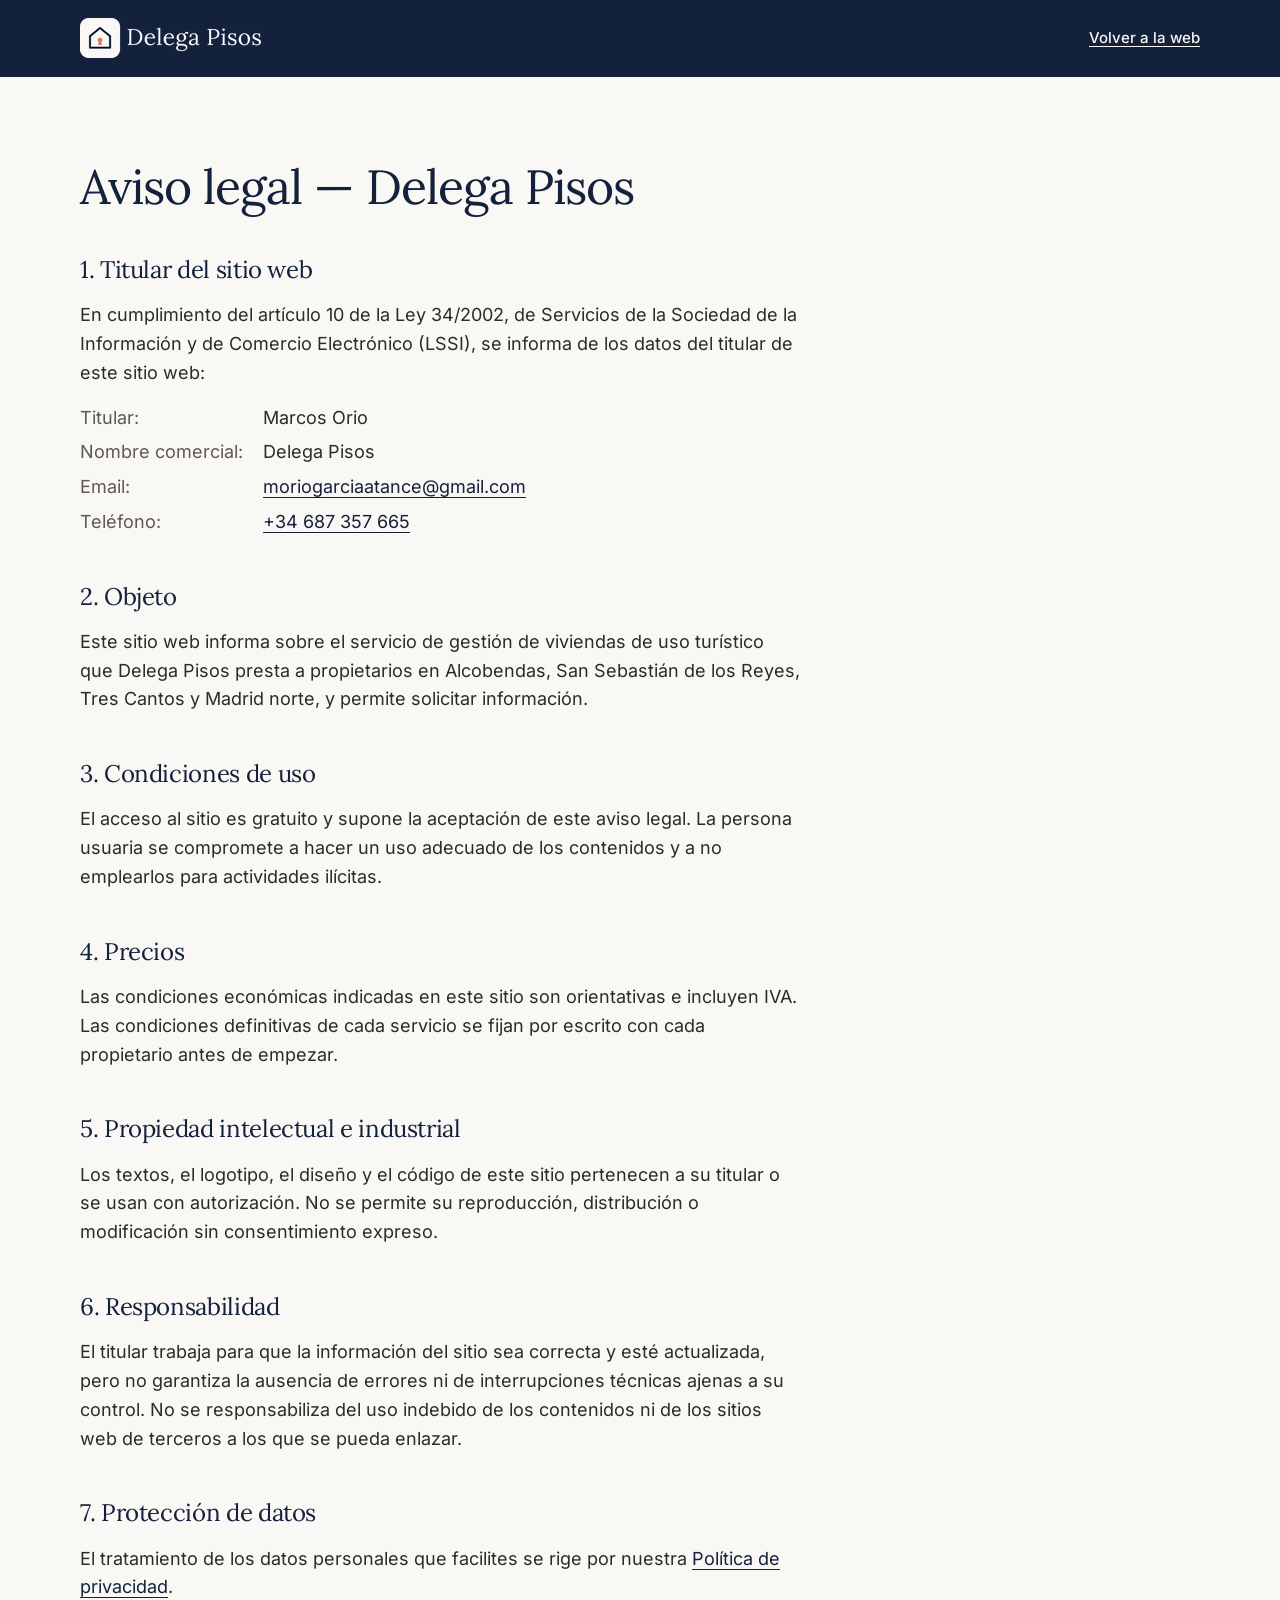
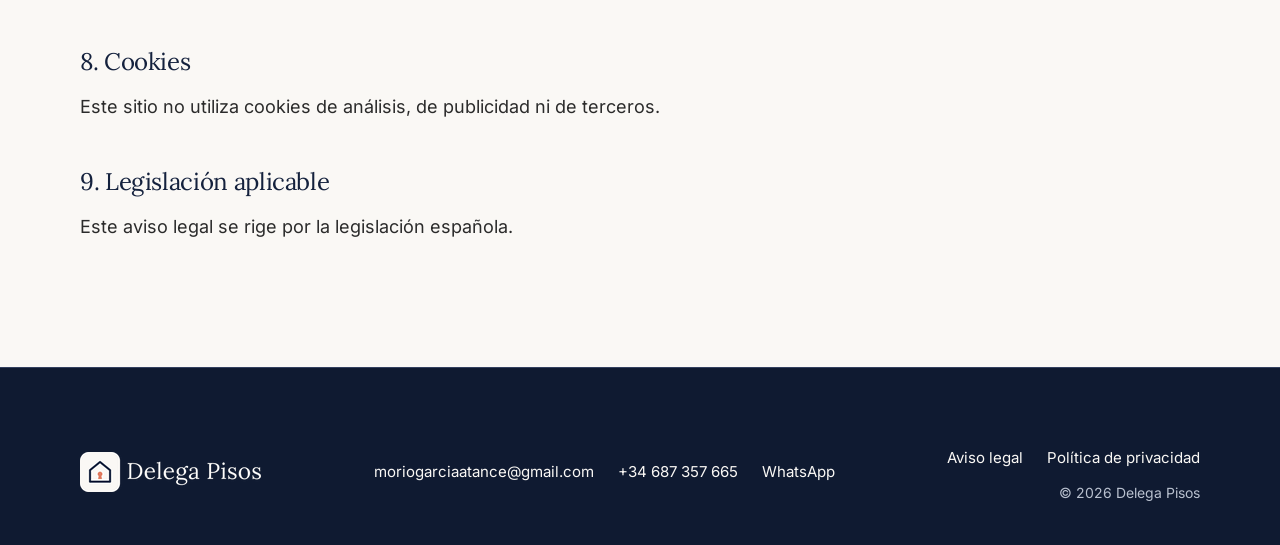
==== commit b1e94f85: "Más color y peso visual: azul marino y arena - Cabecera, portada, banda «Solo pisos en regla», conta" ====
--- a/aviso-legal.html
+++ b/aviso-legal.html
@@ -5,7 +5,7 @@
   <meta name="viewport" content="width=device-width, initial-scale=1, viewport-fit=cover">
   <title>Aviso legal · Delega Pisos</title>
   <meta name="description" content="Aviso legal de Delega Pisos: titular del sitio web, condiciones de uso, precios, propiedad intelectual, responsabilidad, protección de datos y cookies.">
-  <meta name="theme-color" content="#FAF8F5">
+  <meta name="theme-color" content="#14213D">
 
   <link rel="preload" href="/fonts/lora-latin-wght.woff2" as="font" type="font/woff2" crossorigin>
   <link rel="preload" href="/fonts/inter-latin-wght.woff2" as="font" type="font/woff2" crossorigin>
@@ -22,10 +22,10 @@
   <a class="skip-link" href="#contenido">Saltar al contenido</a>
   <span id="nueva-pestana" hidden>Se abre en una pestaña nueva</span>
 
-  <header class="site-header pagina-simple is-scrolled">
+  <header class="site-header pagina-simple tono-navy">
     <div class="container header-inner">
       <a class="brand" href="/">
-        <img src="/img/logo-delega-pisos.webp" srcset="/img/logo-delega-pisos.webp 1x, /img/logo-delega-pisos@2x.webp 2x" width="181" height="40" alt="Delega Pisos, inicio">
+        <img src="/img/logo-delega-pisos-claro.webp" srcset="/img/logo-delega-pisos-claro.webp 1x, /img/logo-delega-pisos-claro@2x.webp 2x" width="181" height="40" alt="Delega Pisos, inicio">
       </a>
       <a class="volver" href="/">Volver a la web</a>
     </div>
@@ -76,10 +76,10 @@
     </div>
   </main>
 
-  <footer class="site-footer">
+  <footer class="site-footer tono-profundo">
     <div class="container footer-grid">
       <a class="brand" href="/">
-        <img src="/img/logo-delega-pisos.webp" srcset="/img/logo-delega-pisos.webp 1x, /img/logo-delega-pisos@2x.webp 2x" width="181" height="40" alt="Delega Pisos, inicio">
+        <img src="/img/logo-delega-pisos-claro.webp" srcset="/img/logo-delega-pisos-claro.webp 1x, /img/logo-delega-pisos-claro@2x.webp 2x" width="181" height="40" alt="Delega Pisos, inicio">
       </a>
       <ul class="footer-contacto" role="list">
         <li><a href="mailto:moriogarciaatance@gmail.com">moriogarciaatance@gmail.com</a></li>
--- a/css/styles.css
+++ b/css/styles.css
@@ -74,6 +74,20 @@
   --blanco: #FFFFFF;
   --terracota-hover: #E8957F; /* con texto azul: 6,9:1 */
   --error: #A33A20;          /* 6,2:1 sobre el fondo */
+  --arena: #F1EBE2;          /* secciones alternas; texto secundario a 6:1 */
+  --arena-linea: #DDD5C8;
+  --navy-profundo: #0F1A31;  /* pie */
+  --claro-suave: #B9C1CF;    /* texto secundario sobre azul: 8,8:1 */
+  --linea-navy: #33405F;
+  --linea-base: #E7E3DD;
+
+  /* Tonos de zona: cada sección los redefine y los componentes los heredan */
+  --superficie: var(--fondo);
+  --titulos: var(--navy);
+  --texto: var(--tinta);
+  --texto-suave: var(--tinta-suave);
+  --enlace: var(--navy);
+  --foco: var(--navy);
 
   --serif: "Lora", "Lora Georgia", "Lora Noto", Georgia, serif;
   --sans: "Inter", "Inter Arial", "Inter Roboto", Arial, sans-serif;
@@ -119,7 +133,7 @@
 body {
   margin: 0;
   background: var(--fondo);
-  color: var(--tinta);
+  color: var(--texto);
   font-family: var(--sans);
   font-size: clamp(1.0625rem, 1rem + 0.25vw, 1.125rem);
   line-height: 1.6;
@@ -154,7 +168,7 @@
 h1, h2, h3 {
   font-family: var(--serif);
   font-weight: 400;
-  color: var(--navy);
+  color: var(--titulos);
   text-wrap: balance;
 }
 
@@ -177,20 +191,20 @@
 }
 
 a {
-  color: var(--navy);
+  color: var(--enlace);
   text-decoration-thickness: 1px;
   text-underline-offset: 0.2em;
 }
 
 :focus-visible {
-  outline: 2px solid var(--navy);
+  outline: 2px solid var(--foco);
   outline-offset: 3px;
   border-radius: 2px;
 }
 
 ::selection {
-  background: var(--navy);
-  color: var(--fondo);
+  background: var(--titulos);
+  color: var(--superficie);
 }
 
 .visually-hidden {
@@ -213,8 +227,8 @@
   z-index: 100;
   padding: 0.75rem 1rem;
   border-radius: var(--radio);
-  background: var(--navy);
-  color: var(--fondo);
+  background: var(--terracota);
+  color: var(--navy);
   font-weight: 600;
   text-decoration: none;
 }
@@ -228,6 +242,49 @@
   max-width: calc(var(--ancho) + 2 * var(--gutter));
   margin-inline: auto;
   padding-inline: max(var(--gutter), env(safe-area-inset-left)) max(var(--gutter), env(safe-area-inset-right));
+}
+
+/* ---------- Tonos de sección ---------- */
+
+.tono-arena,
+.tono-navy,
+.tono-profundo {
+  background: var(--superficie);
+  color: var(--texto);
+}
+
+.tono-arena {
+  --superficie: var(--arena);
+  --lineas: var(--arena-linea);
+}
+
+.tono-navy,
+.tono-profundo {
+  --superficie: var(--navy);
+  --titulos: var(--fondo);
+  --texto: var(--fondo);
+  --texto-suave: var(--claro-suave);
+  --enlace: var(--fondo);
+  --foco: var(--fondo);
+  --lineas: var(--linea-navy);
+}
+
+.tono-profundo {
+  --superficie: var(--navy-profundo);
+}
+
+/* Tarjetas blancas: recuperan los tonos claros aunque estén sobre azul o arena */
+.condiciones,
+.formulario,
+.opinion {
+  --superficie: var(--blanco);
+  --titulos: var(--navy);
+  --texto: var(--tinta);
+  --texto-suave: var(--tinta-suave);
+  --enlace: var(--navy);
+  --foco: var(--navy);
+  --lineas: var(--linea-base);
+  color: var(--texto);
 }
 
 /* ---------- Iconos de línea ---------- */
@@ -292,14 +349,14 @@
 }
 
 .btn--secondary {
-  border-color: var(--navy);
+  border-color: var(--titulos);
   background: transparent;
-  color: var(--navy);
+  color: var(--titulos);
 }
 
 .btn--secondary:hover {
-  background: var(--navy);
-  color: var(--fondo);
+  background: var(--titulos);
+  color: var(--superficie);
 }
 
 .btn--sm {
@@ -323,7 +380,7 @@
   position: sticky;
   top: 0;
   z-index: 50;
-  background: var(--fondo);
+  background: var(--superficie);
   border-bottom: 1px solid transparent;
   transition: border-color 0.25s ease;
 }
@@ -378,7 +435,7 @@
   border: 0;
   border-radius: var(--radio);
   background: none;
-  color: var(--navy);
+  color: var(--titulos);
   font: 500 1rem/1 var(--sans);
   cursor: pointer;
 }
@@ -402,7 +459,7 @@
   padding: 0.5rem var(--gutter) calc(2rem + env(safe-area-inset-bottom));
   overflow-y: auto;
   border-top: 1px solid var(--lineas);
-  background: var(--fondo);
+  background: var(--superficie);
 }
 
 .nav.is-open .nav-panel {
@@ -413,7 +470,7 @@
   display: block;
   padding-block: 1rem;
   border-bottom: 1px solid var(--lineas);
-  color: var(--navy);
+  color: var(--titulos);
   font-family: var(--serif);
   font-size: 1.625rem;
   line-height: 1.2;
@@ -483,18 +540,6 @@
   padding-block: var(--seccion);
 }
 
-/* Filete fino entre secciones claras consecutivas, al ancho del contenido */
-.section:not([hidden]) + .section::before {
-  content: "";
-  position: absolute;
-  top: 0;
-  left: 50%;
-  width: min(var(--ancho), calc(100% - 2 * var(--gutter)));
-  height: 1px;
-  transform: translateX(-50%);
-  background: var(--lineas);
-}
-
 .section h2::before,
 .regla h2::before {
   content: "";
@@ -546,7 +591,7 @@
 
 .h1-suave {
   display: block;
-  color: var(--tinta-suave);
+  color: var(--texto-suave);
   text-wrap: wrap; /* el reparto equilibrado dejaba «ocupamos» solo en móvil */
 }
 
@@ -562,7 +607,7 @@
 .hero-sub {
   max-width: 34rem;
   margin-top: 1.5rem;
-  color: var(--tinta-suave);
+  color: var(--texto-suave);
   font-size: clamp(1.0625rem, 1rem + 0.35vw, 1.25rem);
   line-height: 1.55;
 }
@@ -579,7 +624,7 @@
   flex-wrap: wrap;
   gap: 0.375rem 1.5rem;
   margin-top: 1.5rem;
-  color: var(--tinta-suave);
+  color: var(--texto-suave);
   font-size: 0.875rem;
 }
 
@@ -623,10 +668,6 @@
 
 /* ---------- 3 · Compromisos ---------- */
 
-.compromisos {
-  border-block: 1px solid var(--lineas);
-}
-
 .compromisos-lista {
   display: grid;
   grid-template-columns: repeat(2, minmax(0, 1fr));
@@ -639,8 +680,8 @@
   flex-direction: column;
   gap: 0.875rem;
   padding: 1.75rem 0 1.75rem 1.25rem;
-  background: var(--fondo);
-  color: var(--navy);
+  background: var(--superficie);
+  color: var(--titulos);
   font-size: 1rem;
   font-weight: 500;
   line-height: 1.4;
@@ -685,7 +726,7 @@
 .perfil p {
   max-width: 36rem;
   margin-top: 0.625rem;
-  color: var(--tinta-suave);
+  color: var(--texto-suave);
 }
 
 @media (min-width: 64em) {
@@ -706,8 +747,8 @@
   align-items: center;
   gap: 1.25rem;
   padding-block: 1.5rem;
-  background: var(--fondo);
-  color: var(--navy);
+  background: var(--superficie);
+  color: var(--titulos);
 }
 
 .servicio h3 {
@@ -775,13 +816,13 @@
   left: 0;
   width: 3rem;
   height: 2px;
-  background: var(--navy);
+  background: var(--titulos);
 }
 
 .paso-num {
   display: block;
   margin-bottom: 1rem;
-  color: var(--navy);
+  color: var(--titulos);
   font-size: clamp(3rem, 2.4rem + 2.2vw, 4.25rem);
   line-height: 1;
   letter-spacing: -0.02em;
@@ -791,7 +832,7 @@
 .paso p {
   max-width: 24rem;
   margin-top: 0.75rem;
-  color: var(--tinta-suave);
+  color: var(--texto-suave);
 }
 
 @media (min-width: 56em) {
@@ -804,6 +845,7 @@
 /* ---------- 7 · Condiciones ---------- */
 
 .condiciones {
+  overflow: hidden;
   display: grid;
   border: 1px solid var(--lineas);
   border-radius: var(--radio);
@@ -811,6 +853,7 @@
 }
 
 .condiciones-precio {
+  background: var(--arena);
   display: flex;
   flex-direction: column;
   align-items: flex-start;
@@ -821,7 +864,7 @@
 
 .precio-cifra {
   display: block;
-  color: var(--navy);
+  color: var(--titulos);
   font-family: var(--serif);
   font-size: clamp(4rem, 3rem + 4.5vw, 6.5rem);
   line-height: 0.95;
@@ -831,14 +874,14 @@
 .precio-texto {
   display: block;
   margin-top: 0.875rem;
-  color: var(--tinta);
+  color: var(--texto);
   font-size: 1.125rem;
 }
 
 .precio-iva {
   display: block;
   margin-top: 0.25rem;
-  color: var(--tinta-suave);
+  color: var(--texto-suave);
   font-size: 0.875rem;
 }
 
@@ -852,7 +895,7 @@
   gap: 1rem;
   padding-block: 1.125rem;
   border-top: 1px solid var(--lineas);
-  color: var(--tinta);
+  color: var(--texto);
 }
 
 .condiciones-lista li:first-child {
@@ -884,8 +927,6 @@
 
 .regla {
   padding-block: clamp(4.5rem, 3rem + 6vw, 8rem);
-  background: var(--navy);
-  color: var(--fondo);
 }
 
 .regla-contenido {
@@ -896,11 +937,7 @@
   width: 2.75rem;
   height: 2.75rem;
   margin-bottom: 2.25rem;
-  color: var(--fondo);
-}
-
-.regla h2 {
-  color: var(--fondo);
+  color: var(--titulos);
 }
 
 .regla p {
@@ -908,10 +945,6 @@
   font-family: var(--serif);
   font-size: clamp(1.375rem, 1.15rem + 1.1vw, 2rem);
   line-height: 1.38;
-}
-
-.regla :focus-visible {
-  outline-color: var(--fondo);
 }
 
 /* ---------- 9 · Opiniones ---------- */
@@ -934,19 +967,19 @@
 }
 
 .opinion blockquote p {
-  color: var(--navy);
+  color: var(--titulos);
   font-family: var(--serif);
   font-size: 1.1875rem;
   line-height: 1.5;
 }
 
 .opinion figcaption {
-  color: var(--tinta-suave);
+  color: var(--texto-suave);
   font-size: 0.875rem;
 }
 
 .opinion-nombre {
-  color: var(--tinta);
+  color: var(--texto);
   font-weight: 600;
 }
 
@@ -961,7 +994,7 @@
 /* ---------- 10 · Quién está detrás ---------- */
 
 .quien-texto {
-  color: var(--navy);
+  color: var(--titulos);
   font-family: var(--serif);
   font-size: clamp(1.375rem, 1.15rem + 1vw, 1.875rem);
   line-height: 1.4;
@@ -978,7 +1011,7 @@
   align-items: center;
   gap: 0.875rem;
   min-height: 2.75rem;
-  color: var(--navy);
+  color: var(--enlace);
   font-size: 1.0625rem;
   text-decoration: underline transparent;
   text-decoration-thickness: 1px;
@@ -1008,7 +1041,7 @@
   gap: 1.5rem;
   padding-block: 1.375rem;
   list-style: none;
-  color: var(--navy);
+  color: var(--titulos);
   font-family: var(--serif);
   font-size: clamp(1.1875rem, 1.1rem + 0.35vw, 1.375rem);
   line-height: 1.3;
@@ -1037,7 +1070,7 @@
 .faq-respuesta {
   max-width: 40rem;
   padding-bottom: 1.5rem;
-  color: var(--tinta-suave);
+  color: var(--texto-suave);
 }
 
 @media (prefers-reduced-motion: no-preference) {
@@ -1075,13 +1108,13 @@
 .campo label {
   display: block;
   margin-bottom: 0.5rem;
-  color: var(--navy);
+  color: var(--titulos);
   font-size: 0.9375rem;
   font-weight: 500;
 }
 
 .opcional {
-  color: var(--tinta-suave);
+  color: var(--texto-suave);
   font-weight: 400;
 }
 
@@ -1171,7 +1204,7 @@
 
 .campo--casilla label {
   margin: 0;
-  color: var(--tinta);
+  color: var(--texto);
   font-size: 0.9375rem;
   font-weight: 400;
   line-height: 1.55;
@@ -1193,7 +1226,7 @@
 }
 
 .contacto-nombre {
-  color: var(--navy);
+  color: var(--titulos);
   font-family: var(--serif);
   font-size: 1.625rem;
   line-height: 1.2;
@@ -1237,7 +1270,7 @@
 }
 
 .site-footer a {
-  color: var(--navy);
+  color: var(--enlace);
   text-decoration: underline transparent;
   text-decoration-thickness: 1px;
   text-underline-offset: 0.25em;
@@ -1264,7 +1297,7 @@
 
 .footer-legal p {
   margin-top: 0.75rem;
-  color: var(--tinta-suave);
+  color: var(--texto-suave);
   font-size: 0.875rem;
 }
 
@@ -1361,7 +1394,7 @@
   display: inline-flex;
   align-items: center;
   min-height: 2.75rem;
-  color: var(--navy);
+  color: var(--enlace);
   font-size: 0.9375rem;
   font-weight: 500;
 }
@@ -1400,7 +1433,7 @@
 
 .legal dt {
   margin-top: 0.75rem;
-  color: var(--tinta-suave);
+  color: var(--texto-suave);
   font-size: 0.875rem;
 }
 
@@ -1432,12 +1465,12 @@
   width: 3rem;
   height: 3rem;
   margin-bottom: 2rem;
-  color: var(--navy);
+  color: var(--titulos);
 }
 
 .gracias p {
   margin-top: 1.25rem;
-  color: var(--tinta-suave);
+  color: var(--texto-suave);
   font-size: 1.125rem;
 }
 
@@ -1476,13 +1509,13 @@
     transform: none !important;
   }
 
-  .regla {
+  .tono-navy,
+  .tono-profundo,
+  .tono-arena {
+    --titulos: var(--navy);
+    --texto: var(--tinta);
+    --texto-suave: var(--tinta-suave);
+    --enlace: var(--navy);
     background: none;
-    color: var(--tinta);
-  }
-
-  .regla h2,
-  .regla .icon {
-    color: var(--navy);
-  }
-}
+  }
+}
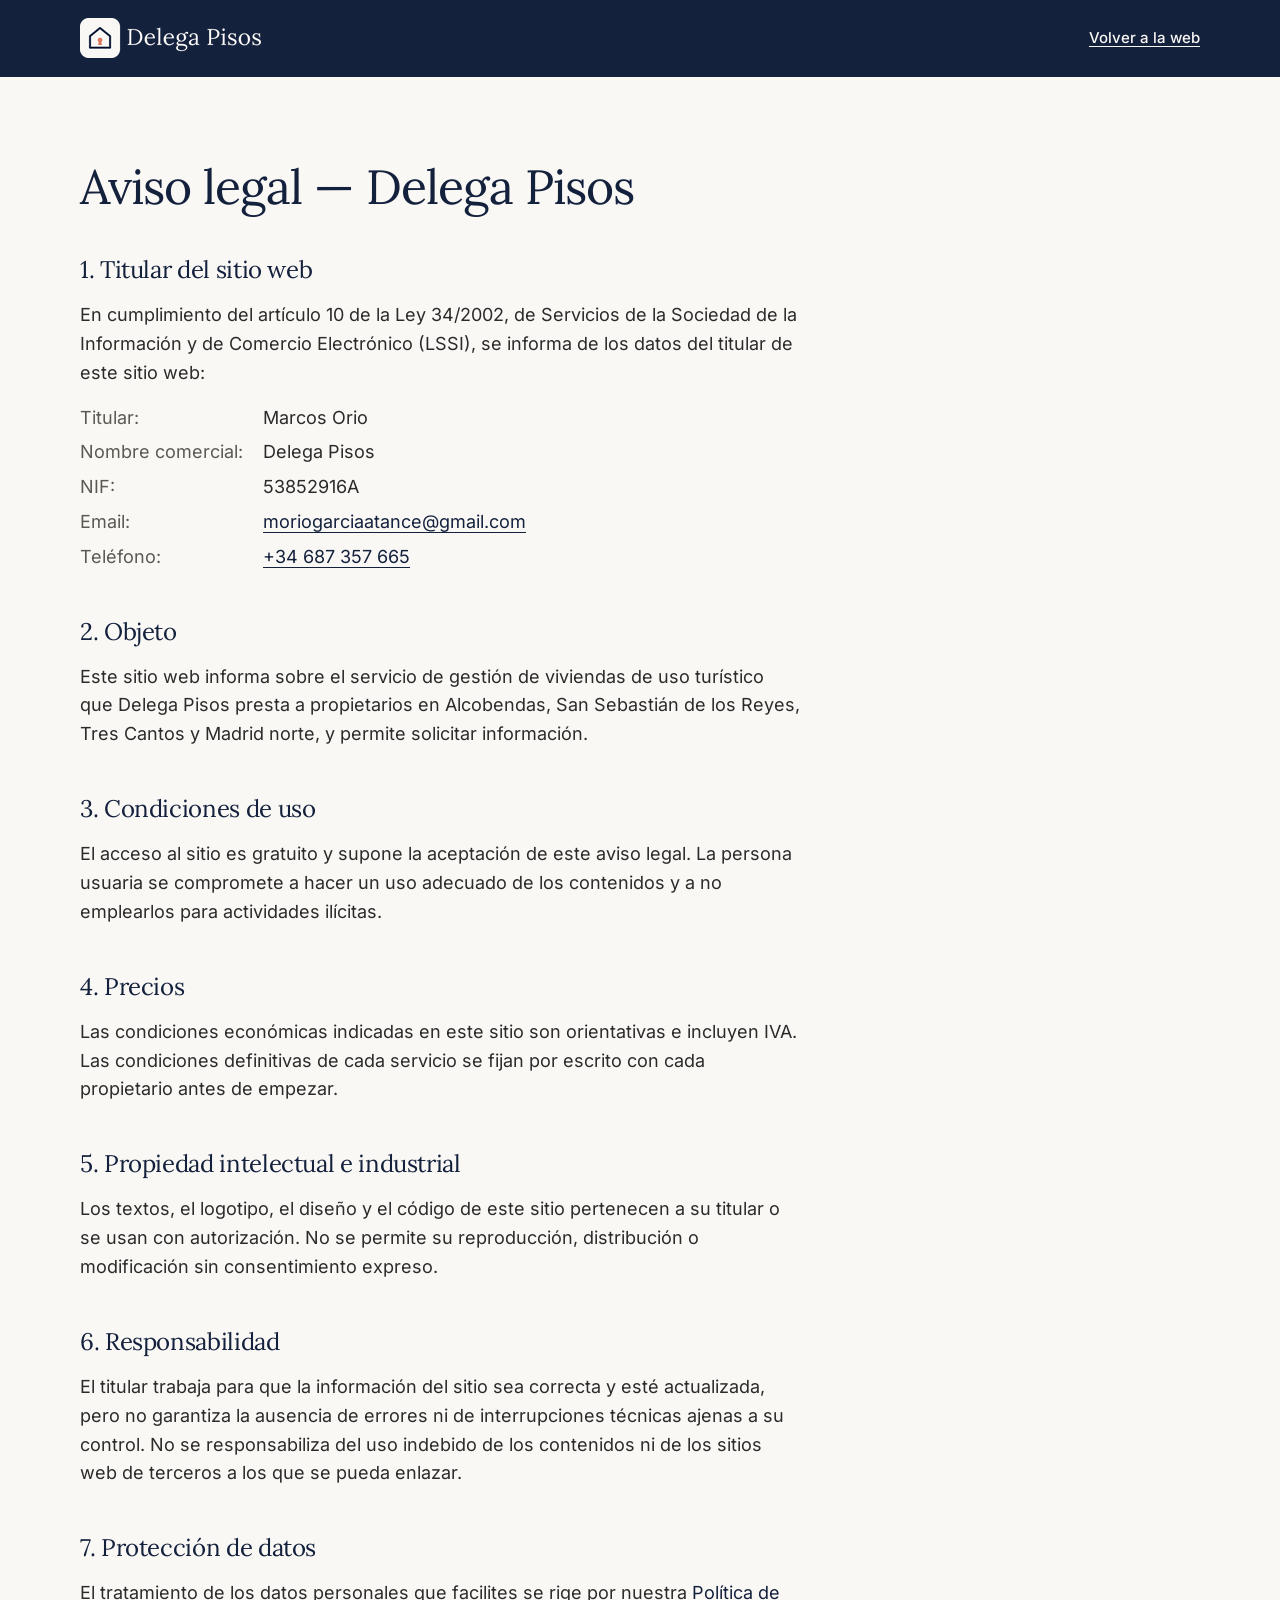
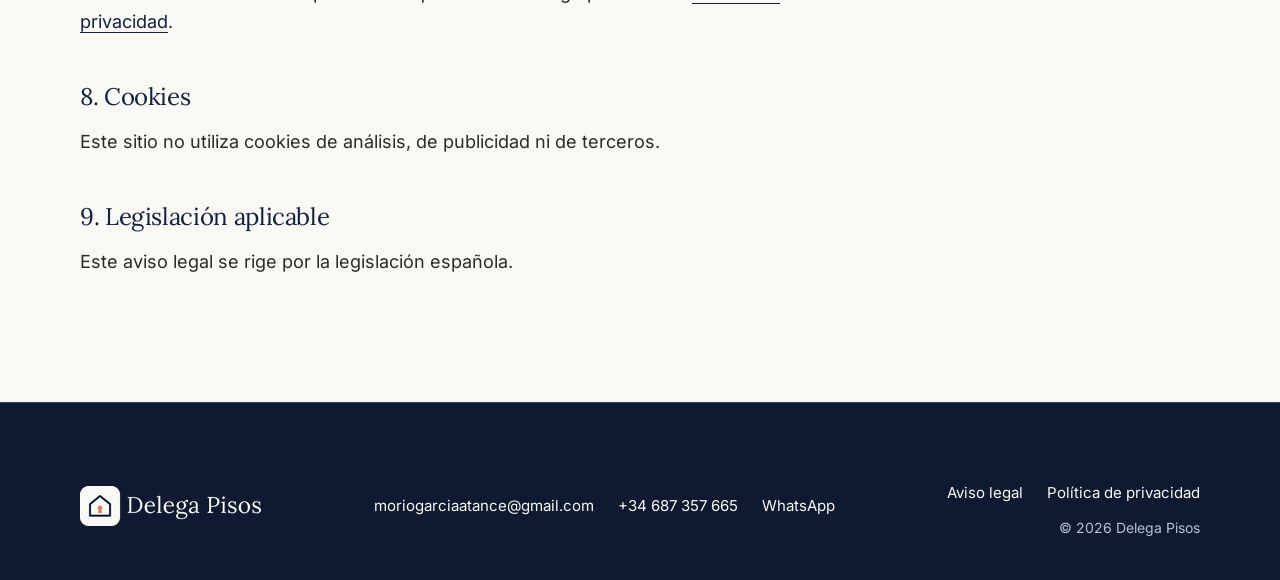
==== commit 2644f04e: "Añade el NIF del titular al aviso legal y a la política de privacidad Requisito del artículo 10 de l" ====
--- a/aviso-legal.html
+++ b/aviso-legal.html
@@ -43,6 +43,8 @@
           <dd>Marcos Orio</dd>
           <dt>Nombre comercial:</dt>
           <dd>Delega Pisos</dd>
+          <dt>NIF:</dt>
+          <dd>53852916A</dd>
           <dt>Email:</dt>
           <dd><a href="mailto:moriogarciaatance@gmail.com">moriogarciaatance@gmail.com</a></dd>
           <dt>Teléfono:</dt>
--- a/css/styles.css
+++ b/css/styles.css
@@ -97,6 +97,7 @@
   --gutter: 20px;
   --header-h: 64px;
   --seccion: clamp(4.5rem, 3rem + 6vw, 8rem);
+  --solape: clamp(3rem, 1.5rem + 5vw, 6.5rem); /* cuánto baja la foto de portada sobre la franja */
   --ease: cubic-bezier(0.2, 0.65, 0.3, 1);
 }
 
@@ -580,7 +581,8 @@
 /* Portada solo tipográfica: el titular manda y debajo, en dos columnas, subtítulo y acciones. */
 
 .hero {
-  padding-block: clamp(2.5rem, 1rem + 5vw, 7rem) clamp(3.5rem, 2rem + 5vw, 7rem);
+  display: flow-root;
+  padding-top: clamp(2.5rem, 1rem + 5vw, 7rem);
 }
 
 /* Tamaño calculado para que «Nosotros nos ocupamos del día a día.» quepa en una línea desde 768 px */
@@ -666,7 +668,66 @@
   }
 }
 
+/* Foto panorámica: empieza sobre el azul y termina sobre la franja clara de compromisos */
+.hero-foto {
+  position: relative;
+  z-index: 1;
+  margin: clamp(2.5rem, 1.5rem + 3vw, 4rem) 0 calc(-1 * var(--solape));
+}
+
+.hero-foto img,
+.foto-seccion img {
+  width: 100%;
+  aspect-ratio: 4 / 3;
+  object-fit: cover;
+  border-radius: var(--radio);
+}
+
+.hero-foto figcaption,
+.foto-seccion figcaption {
+  margin-top: 0.625rem;
+  color: var(--texto-suave);
+  font-size: 0.8125rem;
+}
+
+/* El pie de la foto de portada ya queda sobre fondo claro */
+.hero-foto figcaption {
+  color: var(--tinta-suave);
+  text-align: right;
+}
+
+@media (min-width: 48em) {
+  .hero-foto img {
+    aspect-ratio: 2.2 / 1;
+  }
+}
+
+/* ---------- Fotos de sección ---------- */
+
+.foto-seccion {
+  margin-top: 2rem;
+}
+
+@media (min-width: 64em) {
+  /* Con foto, la columna del título ya no se queda fija y el texto se centra frente a ella */
+  .split-cabecera--foto {
+    position: static;
+  }
+
+  .split--foto {
+    align-items: center;
+  }
+
+  .split-cabecera--foto .foto-seccion img {
+    aspect-ratio: 4 / 5;
+  }
+}
+
 /* ---------- 3 · Compromisos ---------- */
+
+.compromisos {
+  padding-top: calc(var(--solape) + 1rem);
+}
 
 .compromisos-lista {
   display: grid;
@@ -929,8 +990,25 @@
   padding-block: clamp(4.5rem, 3rem + 6vw, 8rem);
 }
 
+.regla-grid {
+  display: grid;
+  gap: 3rem;
+  align-items: center;
+}
+
 .regla-contenido {
   max-width: 50rem;
+}
+
+.regla-foto {
+  margin-top: 0;
+}
+
+@media (min-width: 64em) {
+  .regla-grid {
+    grid-template-columns: minmax(0, 7fr) minmax(0, 5fr);
+    gap: 4rem;
+  }
 }
 
 .regla .icon {
